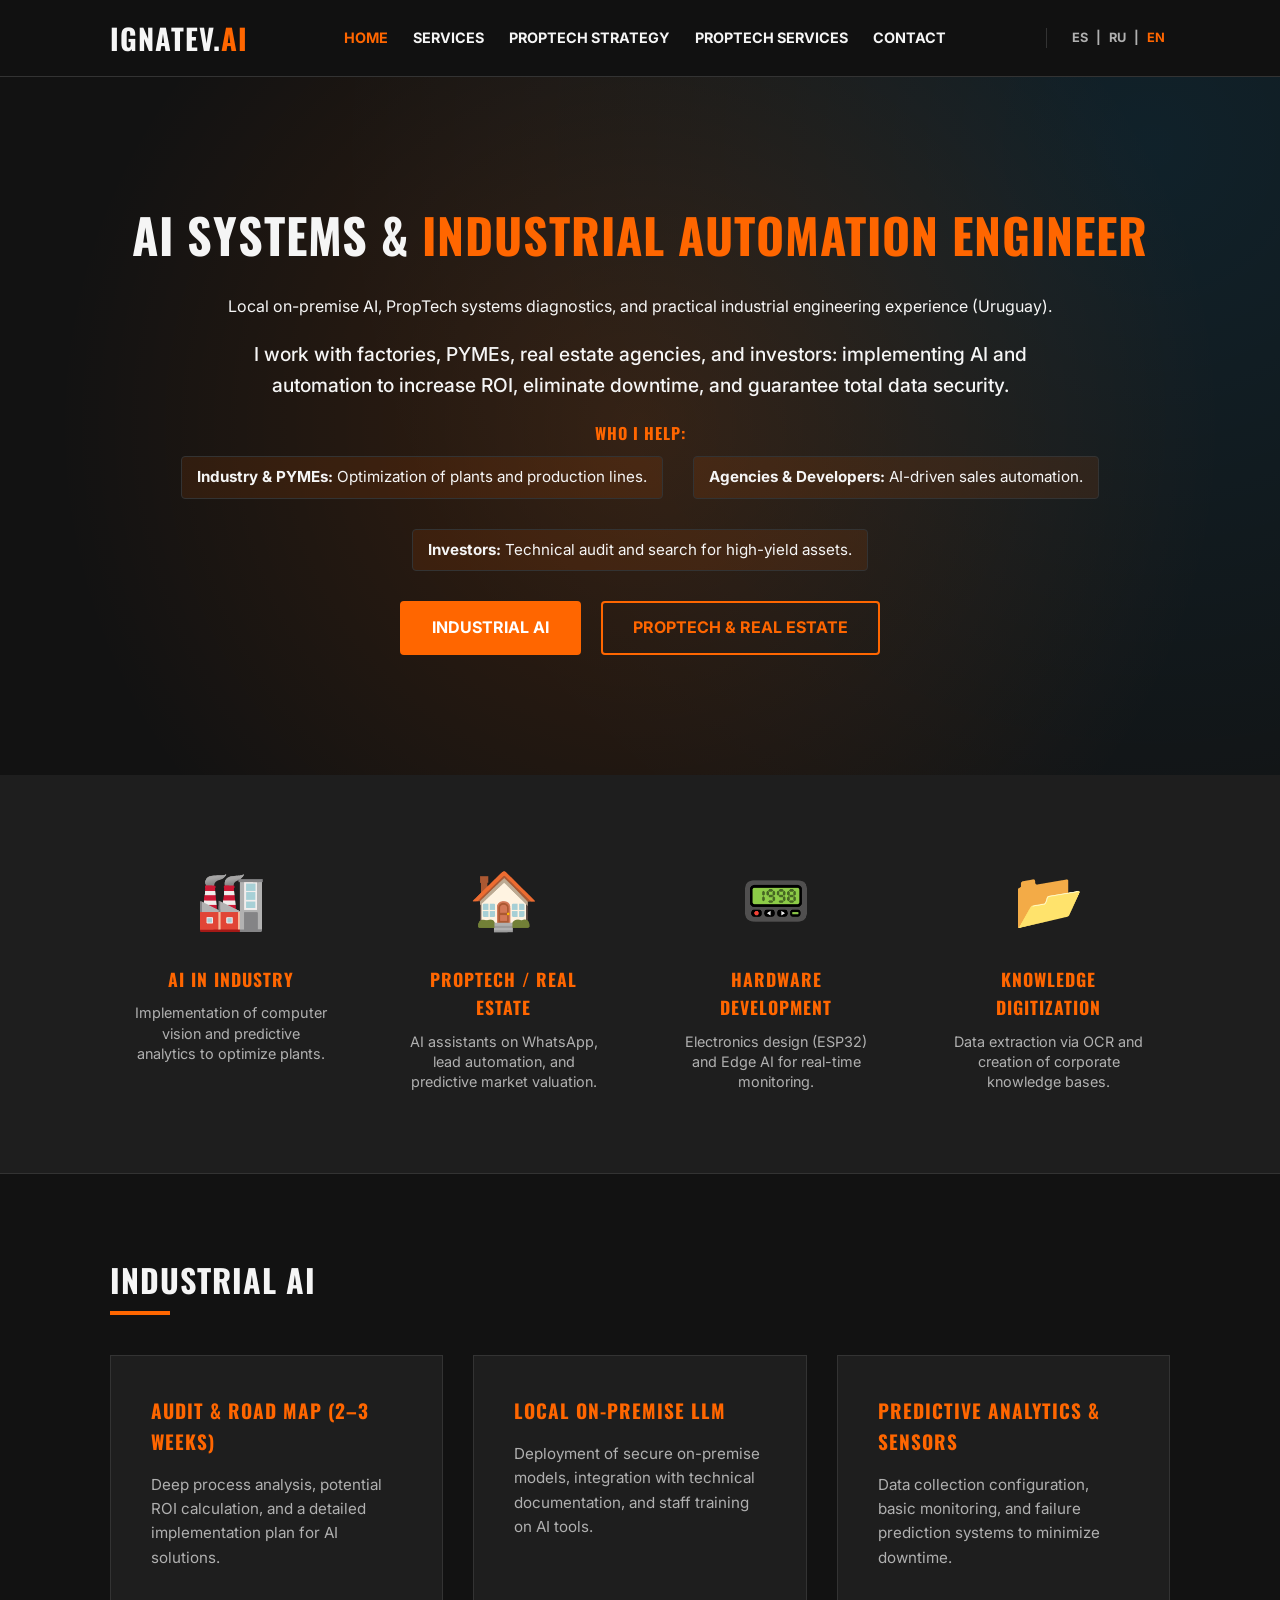
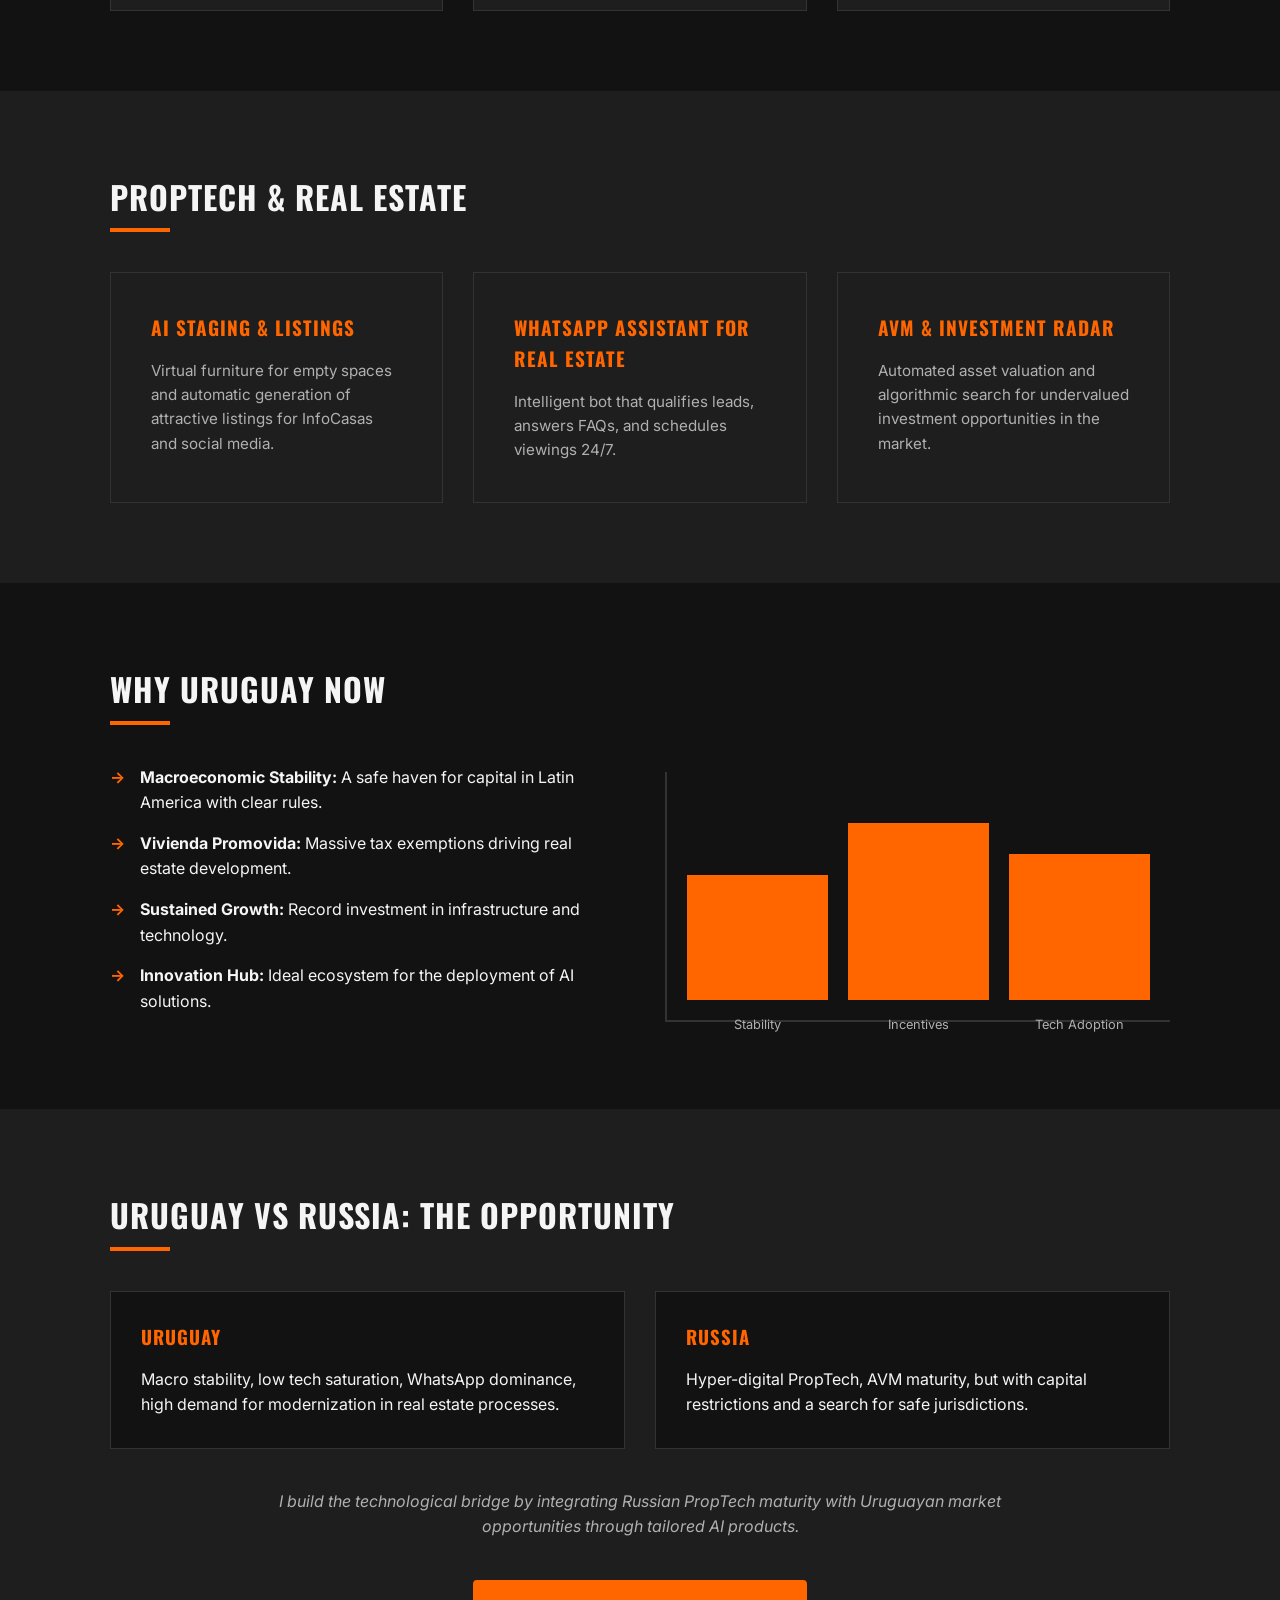
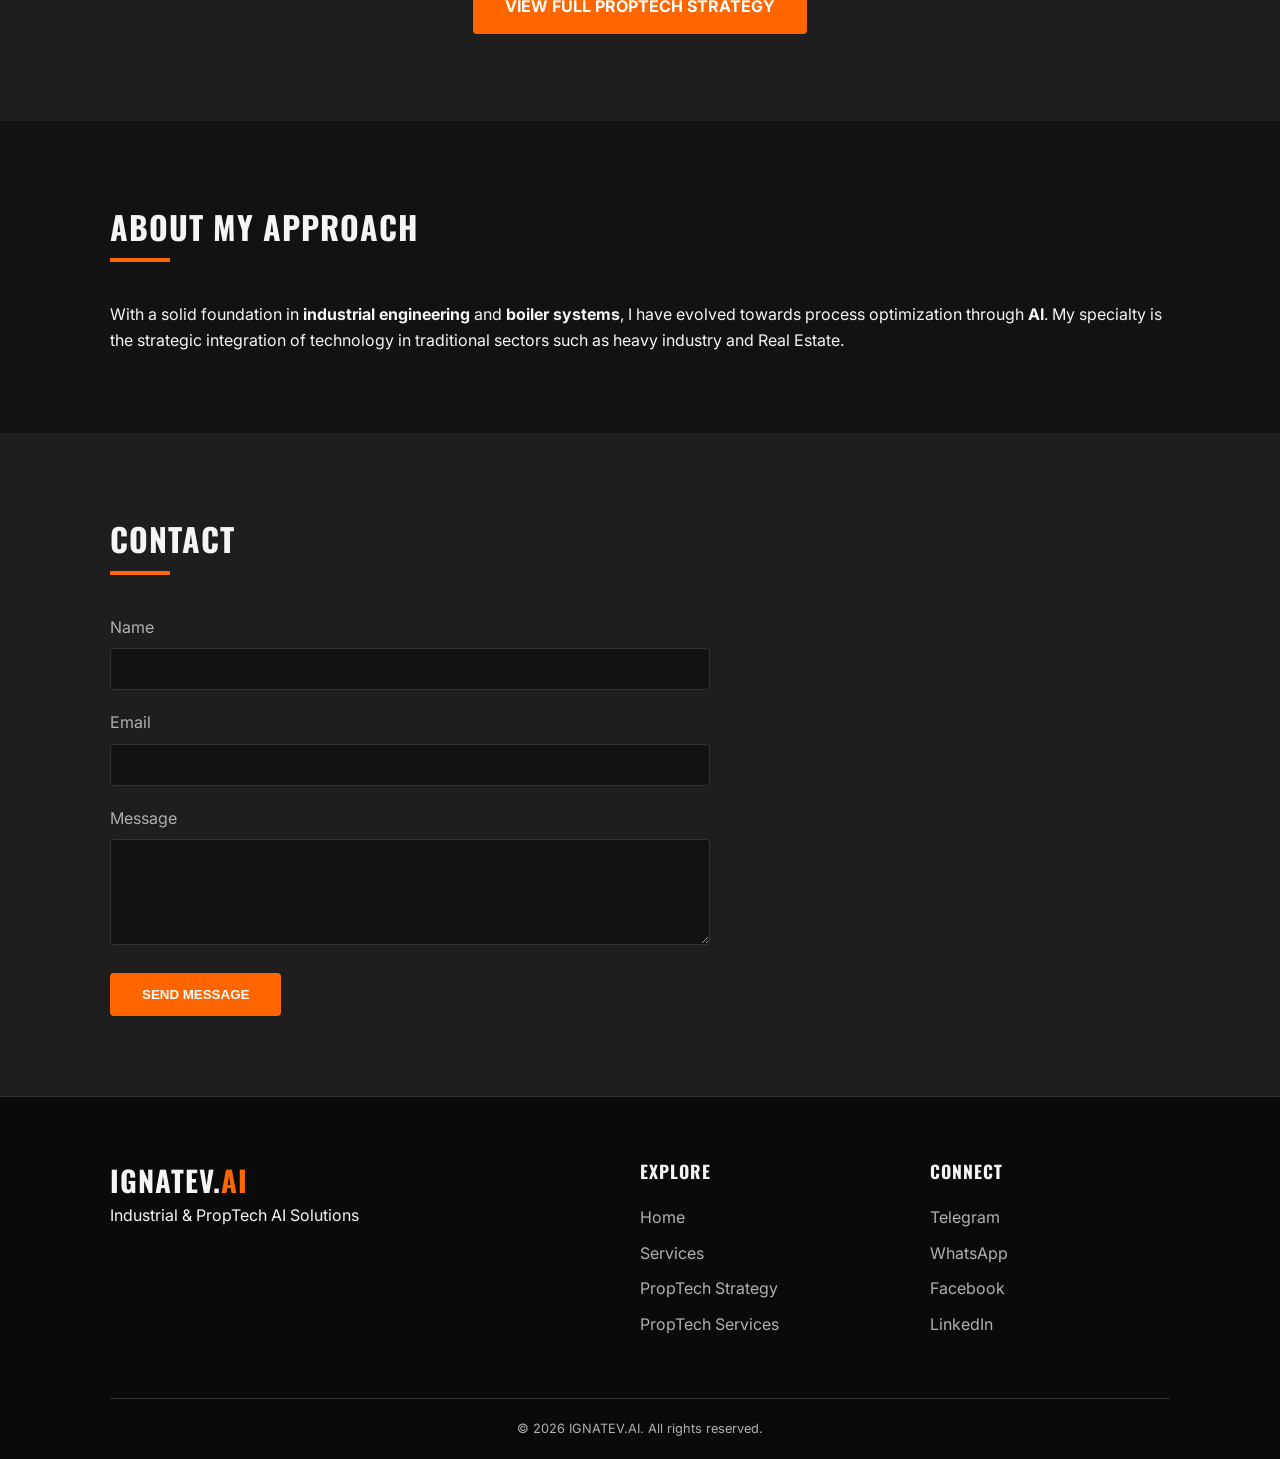
==== index-en.html @ 07a2d5ac "Initial IGNATEV.AI site with Gemini CLI" ====
<!DOCTYPE html>
<html lang="en">
<head>
    <meta charset="UTF-8">
    <meta name="viewport" content="width=device-width, initial-scale=1.0">
    <title>IGNATEV.AI | Industrial AI Solutions & PropTech Strategy</title>
    <meta name="description" content="AI Systems Engineer specializing in Industrial Automation and PropTech. Uruguay-Russia market strategies and B2B AI solutions.">
    <link rel="stylesheet" href="style.css">
    <link href="https://fonts.googleapis.com/css2?family=Inter:wght@400;700&family=Oswald:wght@500;700&display=swap" rel="stylesheet">
</head>
<body>
    <header id="top">
        <nav class="container">
            <div class="logo">IGNATEV.<span>AI</span></div>
            <ul>
                <li><a href="index-en.html" class="active">Home</a></li>
                <li><a href="services-en.html">Services</a></li>
                <li><a href="proptech-strategy.html">PropTech Strategy</a></li>
                <li><a href="real-estate-services.html">PropTech Services</a></li>
                <li><a href="#contact">Contact</a></li>
            </ul>
            <div class="lang-switcher">
                <a href="index.html">ES</a> | 
                <a href="index-ru.html">RU</a> | 
                <a href="index-en.html" class="active">EN</a>
            </div>
        </nav>
    </header>

    <main>
        <section id="hero" class="hero">
            <div class="container">
                <h1>AI Systems & <span>Industrial Automation Engineer</span></h1>
                <p>Local on-premise AI, PropTech systems diagnostics, and practical industrial engineering experience (Uruguay).</p>
                
                <div class="hero-details">
                    <p class="hero-tagline">I work with factories, PYMEs, real estate agencies, and investors: implementing AI and automation to increase ROI, eliminate downtime, and guarantee total data security.</p>
                    <div class="hero-target-list">
                        <h3>Who I help:</h3>
                        <ul class="bullet-list-hero">
                            <li><strong>Industry & PYMEs:</strong> Optimization of plants and production lines.</li>
                            <li><strong>Agencies & Developers:</strong> AI-driven sales automation.</li>
                            <li><strong>Investors:</strong> Technical audit and search for high-yield assets.</li>
                        </ul>
                    </div>
                </div>

                <div class="hero-btns">
                    <a href="#industrial-ai" class="btn">Industrial AI</a>
                    <a href="#proptech-ai" class="btn btn-outline">PropTech & Real Estate</a>
                </div>
            </div>
        </section>

        <section class="directions-strip">
            <div class="container">
                <div class="directions-grid">
                    <div class="direction-item">
                        <span class="icon">🏭</span>
                        <h3>AI in Industry</h3>
                        <p>Implementation of computer vision and predictive analytics to optimize plants.</p>
                    </div>
                    <div class="direction-item">
                        <span class="icon">🏠</span>
                        <h3>PropTech / Real Estate</h3>
                        <p>AI assistants on WhatsApp, lead automation, and predictive market valuation.</p>
                    </div>
                    <div class="direction-item">
                        <span class="icon">📟</span>
                        <h3>Hardware Development</h3>
                        <p>Electronics design (ESP32) and Edge AI for real-time monitoring.</p>
                    </div>
                    <div class="direction-item">
                        <span class="icon">📂</span>
                        <h3>Knowledge Digitization</h3>
                        <p>Data extraction via OCR and creation of corporate knowledge bases.</p>
                    </div>
                </div>
            </div>
        </section>

        <section id="industrial-ai" class="section">
            <div class="container">
                <h2 class="section-title">Industrial AI</h2>
                <div class="info-grid">
                    <div class="info-card">
                        <h3>Audit & Road Map (2–3 weeks)</h3>
                        <p>Deep process analysis, potential ROI calculation, and a detailed implementation plan for AI solutions.</p>
                    </div>
                    <div class="info-card">
                        <h3>Local On-premise LLM</h3>
                        <p>Deployment of secure on-premise models, integration with technical documentation, and staff training on AI tools.</p>
                    </div>
                    <div class="info-card">
                        <h3>Predictive Analytics & Sensors</h3>
                        <p>Data collection configuration, basic monitoring, and failure prediction systems to minimize downtime.</p>
                    </div>
                </div>
            </div>
        </section>

        <section id="proptech-ai" class="section bg-alt">
            <div class="container">
                <h2 class="section-title">PropTech & Real Estate</h2>
                <div class="info-grid">
                    <div class="info-card">
                        <h3>AI Staging & Listings</h3>
                        <p>Virtual furniture for empty spaces and automatic generation of attractive listings for InfoCasas and social media.</p>
                    </div>
                    <div class="info-card">
                        <h3>WhatsApp Assistant for Real Estate</h3>
                        <p>Intelligent bot that qualifies leads, answers FAQs, and schedules viewings 24/7.</p>
                    </div>
                    <div class="info-card">
                        <h3>AVM & Investment Radar</h3>
                        <p>Automated asset valuation and algorithmic search for undervalued investment opportunities in the market.</p>
                    </div>
                </div>
            </div>
        </section>

        <section id="why-uruguay" class="section">
            <div class="container">
                <h2 class="section-title">Why Uruguay Now</h2>
                <div class="uruguay-focus-grid">
                    <div class="focus-text">
                        <ul class="bullet-list">
                            <li><strong>Macroeconomic Stability:</strong> A safe haven for capital in Latin America with clear rules.</li>
                            <li><strong>Vivienda Promovida:</strong> Massive tax exemptions driving real estate development.</li>
                            <li><strong>Sustained Growth:</strong> Record investment in infrastructure and technology.</li>
                            <li><strong>Innovation Hub:</strong> Ideal ecosystem for the deployment of AI solutions.</li>
                        </ul>
                    </div>
                    <div class="focus-visual">
                        <div class="simple-chart">
                            <div class="chart-bar" style="height: 60%;" data-label="Stability"></div>
                            <div class="chart-bar" style="height: 85%;" data-label="Incentives"></div>
                            <div class="chart-bar" style="height: 70%;" data-label="Tech Adoption"></div>
                        </div>
                    </div>
                </div>
            </div>
        </section>

        <section id="comparison" class="section bg-alt">
            <div class="container">
                <h2 class="section-title">Uruguay vs Russia: The Opportunity</h2>
                <div class="comparison-grid">
                    <div class="comparison-col">
                        <h3>Uruguay</h3>
                        <p>Macro stability, low tech saturation, WhatsApp dominance, high demand for modernization in real estate processes.</p>
                    </div>
                    <div class="comparison-col">
                        <h3>Russia</h3>
                        <p>Hyper-digital PropTech, AVM maturity, but with capital restrictions and a search for safe jurisdictions.</p>
                    </div>
                </div>
                <div class="comparison-bridge">
                    <p>I build the technological bridge by integrating Russian PropTech maturity with Uruguayan market opportunities through tailored AI products.</p>
                </div>
                <div class="center-cta">
                    <a href="proptech-strategy.html" class="btn">View Full PropTech Strategy</a>
                </div>
            </div>
        </section>

        <section id="about" class="section">
            <div class="container">
                <h2 class="section-title">About My Approach</h2>
                <div class="about-content">
                    <p>With a solid foundation in <strong>industrial engineering</strong> and <strong>boiler systems</strong>, I have evolved towards process optimization through <strong>AI</strong>. My specialty is the strategic integration of technology in traditional sectors such as heavy industry and Real Estate.</p>
                </div>
            </div>
        </section>

        <section id="contact" class="section bg-alt">
            <div class="container">
                <h2 class="section-title">Contact</h2>
                <div class="contact-wrapper">
                    <form id="contactForm">
                        <div class="form-group">
                            <label for="name">Name</label>
                            <input type="text" id="name" name="name" required>
                        </div>
                        <div class="form-group">
                            <label for="email">Email</label>
                            <input type="email" id="email" name="email" required>
                        </div>
                        <div class="form-group">
                            <label for="message">Message</label>
                            <textarea id="message" name="message" rows="5" required></textarea>
                        </div>
                        <button type="submit" class="btn">Send Message</button>
                        <p id="formStatus" class="form-status"></p>
                    </form>
                </div>
            </div>
        </section>
    </main>

    <footer>
        <div class="container">
            <div class="footer-grid">
                <div class="footer-info">
                    <div class="logo">IGNATEV.<span>AI</span></div>
                    <p>Industrial & PropTech AI Solutions</p>
                </div>
                <div class="footer-links">
                    <h3>Explore</h3>
                    <ul>
                        <li><a href="index-en.html">Home</a></li>
                        <li><a href="services-en.html">Services</a></li>
                        <li><a href="proptech-strategy.html">PropTech Strategy</a></li>
                        <li><a href="real-estate-services.html">PropTech Services</a></li>
                    </ul>
                </div>
                <div class="footer-social">
                    <h3>Connect</h3>
                    <div class="social-icons">
                        <a href="https://t.me/IngenieroUruguay" target="_blank">Telegram</a>
                        <a href="https://whatsapp.com/channel/0029VbCcUP18aKvMY70exP2p" target="_blank">WhatsApp</a>
                        <a href="https://www.facebook.com/share/g/1BAtksPGAX/" target="_blank">Facebook</a>
                        <a href="https://www.linkedin.com/in/aleksandr-ignatev-7115433bb/" target="_blank">LinkedIn</a>
                    </div>
                </div>
            </div>
            <p class="copyright">&copy; 2026 IGNATEV.AI. All rights reserved.</p>
        </div>
    </footer>

    <script src="script.js"></script>
</body>
</html>
---- style.css ----
:root {
    --bg-primary: #121212;
    --bg-secondary: #1e1e1e;
    --text-primary: #f5f5f5;
    --text-secondary: #b0b0b0;
    --accent: #ff6600; /* Safety Orange */
    --accent-hover: #e65c00;
    --border: #333333;
    --container-width: 1100px;
    --shadow: 0 4px 20px rgba(0,0,0,0.5);
}

* {
    box-sizing: border-box;
    margin: 0;
    padding: 0;
}

html {
    scroll-behavior: smooth;
}

body {
    font-family: 'Inter', sans-serif;
    line-height: 1.6;
    background-color: var(--bg-primary);
    color: var(--text-primary);
}

h1, h2, h3, .logo {
    font-family: 'Oswald', sans-serif;
    text-transform: uppercase;
    letter-spacing: 1px;
}

.container {
    max-width: var(--container-width);
    margin: 0 auto;
    padding: 0 20px;
}

/* Header & Navigation */
header {
    background-color: rgba(18, 18, 18, 0.95);
    border-bottom: 1px solid var(--border);
    padding: 15px 0;
    position: sticky;
    top: 0;
    z-index: 1000;
}

nav {
    display: flex;
    justify-content: space-between;
    align-items: center;
}

.logo {
    font-size: 1.8rem;
    font-weight: 700;
}

.logo span {
    color: var(--accent);
}

nav ul {
    display: flex;
    list-style: none;
}

nav ul li {
    margin-left: 25px;
}

nav ul li a {
    color: var(--text-primary);
    text-decoration: none;
    font-size: 0.9rem;
    font-weight: 700;
    text-transform: uppercase;
    transition: color 0.3s;
}

nav ul li a:hover, nav ul li a.active {
    color: var(--accent);
}

.lang-switcher {
    font-size: 0.8rem;
    font-weight: 700;
    color: var(--text-secondary);
    margin-left: 30px;
    border-left: 1px solid var(--border);
    padding-left: 20px;
}

.lang-switcher a {
    color: var(--text-secondary);
    text-decoration: none;
    transition: color 0.3s;
    margin: 0 5px;
}

.lang-switcher a:hover, .lang-switcher a.active {
    color: var(--accent);
}

/* Hero Section */
.hero {
    padding: 120px 0;
    text-align: center;
    position: relative;
    overflow: hidden;
    background: #121212;
}

.hero::before {
    content: '';
    position: absolute;
    top: -50%;
    left: -50%;
    width: 200%;
    height: 200%;
    background: radial-gradient(circle at center, rgba(255, 102, 0, 0.15) 0%, transparent 40%),
                radial-gradient(circle at 70% 30%, rgba(0, 170, 255, 0.1) 0%, transparent 40%);
    animation: glowMove 15s infinite alternate ease-in-out;
    z-index: 0;
    pointer-events: none;
}

@keyframes glowMove {
    0% { transform: translate(0, 0) rotate(0deg); }
    100% { transform: translate(-5%, -5%) rotate(5deg); }
}

.hero .container {
    position: relative;
    z-index: 1;
}

.hero h1, .hero-small h1 {
    font-size: 3rem;
    margin-bottom: 20px;
}

.hero h1 span, .hero-small h1 span {
    color: var(--accent);
}

.hero-tagline {
    font-size: 1.2rem;
    color: var(--text-primary);
    margin: 20px auto;
    max-width: 800px;
    font-weight: 500;
}

.hero-target-list {
    margin-bottom: 30px;
}

.hero-target-list h3 {
    font-size: 1rem;
    color: var(--accent);
    margin-bottom: 10px;
    text-transform: uppercase;
}

.bullet-list-hero {
    list-style: none;
    display: flex;
    justify-content: center;
    gap: 30px;
    flex-wrap: wrap;
    font-size: 0.95rem;
}

.bullet-list-hero li {
    background: rgba(255, 102, 0, 0.1);
    padding: 8px 15px;
    border: 1px solid var(--border);
    border-radius: 4px;
    transition: all 0.3s ease;
}

.bullet-list-hero li:hover {
    border-color: var(--accent);
    background: rgba(255, 102, 0, 0.2);
}

.hero-btns {
    margin-top: 30px;
    display: flex;
    justify-content: center;
    gap: 20px;
}

/* Directions Strip (Home Page) */
.directions-strip {
    background-color: var(--bg-secondary);
    border-bottom: 1px solid var(--border);
    padding: 60px 0;
}

.directions-grid {
    display: grid;
    grid-template-columns: repeat(4, 1fr);
    gap: 30px;
}

.direction-item {
    text-align: center;
    padding: 20px;
    border: 1px solid transparent;
    border-radius: 8px;
    transition: all 0.4s cubic-bezier(0.175, 0.885, 0.32, 1.275);
}

.direction-item:hover {
    transform: translateY(-5px);
    border-color: var(--border);
    background: rgba(255, 255, 255, 0.03);
    box-shadow: 0 10px 30px rgba(0,0,0,0.3);
}

.direction-item .icon {
    font-size: 3.5rem; /* Larger icons */
    margin-bottom: 20px;
    display: block;
    transition: transform 0.3s ease;
}

.direction-item:hover .icon {
    transform: scale(1.1);
}

.direction-item h3 {
    font-size: 1.1rem;
    margin-bottom: 10px;
    color: var(--accent);
}

.direction-item p {
    font-size: 0.9rem;
    color: var(--text-secondary);
    line-height: 1.4;
}

/* Buttons */
.btn {
    display: inline-block;
    padding: 12px 30px;
    background-color: var(--accent);
    color: white;
    text-decoration: none;
    border-radius: 4px;
    font-weight: 700;
    text-transform: uppercase;
    transition: all 0.3s cubic-bezier(0.4, 0, 0.2, 1);
    border: 2px solid var(--accent);
    cursor: pointer;
    position: relative;
    overflow: hidden;
}

.btn:hover {
    background-color: var(--accent-hover);
    border-color: var(--accent-hover);
    transform: translateY(-2px) scale(1.02);
    box-shadow: 0 0 15px rgba(255, 102, 0, 0.4);
}

.btn-outline {
    background-color: transparent;
    border: 2px solid var(--accent);
    color: var(--accent);
}

.btn-outline:hover {
    background-color: var(--accent);
    color: white;
    box-shadow: 0 0 15px rgba(255, 102, 0, 0.3);
}

/* Reveal on Scroll */
.reveal {
    opacity: 0;
    transform: translateY(30px);
    transition: all 0.8s ease-out;
}

.reveal.active {
    opacity: 1;
    transform: translateY(0);
}

/* Sections */
.section {
    padding: 80px 0;
}

.bg-alt {
    background-color: var(--bg-secondary);
}

.section-title {
    font-size: 2rem;
    margin-bottom: 50px;
    position: relative;
    display: inline-block;
}

.section-title::after {
    content: '';
    position: absolute;
    left: 0;
    bottom: -10px;
    width: 60px;
    height: 4px;
    background-color: var(--accent);
}

/* Info Grid & Cards (General Use) */
.info-grid {
    display: grid;
    grid-template-columns: repeat(auto-fit, minmax(300px, 1fr));
    gap: 30px;
}

.info-card {
    background-color: var(--bg-secondary);
    padding: 40px;
    border: 1px solid var(--border);
    transition: all 0.3s ease;
}

.info-card:hover {
    border-color: var(--accent);
    transform: translateY(-5px);
    box-shadow: var(--shadow);
}

.info-card h3 {
    color: var(--accent);
    margin-bottom: 15px;
    font-size: 1.2rem;
}

.info-card p {
    color: var(--text-secondary);
    font-size: 0.95rem;
}

/* Why Uruguay (Landing) */
.uruguay-focus-grid {
    display: grid;
    grid-template-columns: 1fr 1fr;
    gap: 50px;
    align-items: center;
}

.bullet-list {
    list-style: none;
}

.bullet-list li {
    margin-bottom: 15px;
    padding-left: 30px;
    position: relative;
}

.bullet-list li::before {
    content: '→';
    position: absolute;
    left: 0;
    color: var(--accent);
    font-weight: bold;
}

.simple-chart {
    display: flex;
    align-items: flex-end;
    gap: 20px;
    height: 250px;
    padding: 20px;
    border-left: 2px solid var(--border);
    border-bottom: 2px solid var(--border);
}

.chart-bar {
    flex: 1;
    background-color: var(--accent);
    position: relative;
    min-width: 40px;
}

.chart-bar::after {
    content: attr(data-label);
    position: absolute;
    bottom: -35px;
    left: 50%;
    transform: translateX(-50%);
    font-size: 0.8rem;
    white-space: nowrap;
    color: var(--text-secondary);
}

/* Comparison (Landing) */
.comparison-grid {
    display: grid;
    grid-template-columns: 1fr 1fr;
    gap: 30px;
    margin-bottom: 40px;
}

.comparison-col {
    background-color: var(--bg-primary);
    padding: 30px;
    border: 1px solid var(--border);
}

.comparison-col h3 {
    color: var(--accent);
    margin-bottom: 15px;
}

.comparison-bridge {
    text-align: center;
    max-width: 800px;
    margin: 0 auto 40px;
    font-style: italic;
    color: var(--text-secondary);
}

.center-cta {
    text-align: center;
}

/* PropTech Strategy Page */
.report-content {
    max-width: 900px;
    padding-top: 40px;
}

.main-title {
    font-size: 2.5rem;
    margin-bottom: 30px;
}

.main-title span {
    color: var(--accent);
}

.callout-box {
    background-color: var(--bg-secondary);
    padding: 30px;
    border-left: 5px solid var(--accent);
    margin-bottom: 40px;
}

.executive-summary h2 {
    font-size: 1.5rem;
    margin-bottom: 20px;
    color: var(--accent);
}

.executive-summary ul {
    list-style: disc;
    padding-left: 20px;
}

.executive-summary li {
    margin-bottom: 10px;
}

.research-text h2 {
    margin: 60px 0 25px;
    color: var(--accent);
    border-bottom: 1px solid var(--border);
    padding-bottom: 10px;
}

.stats-grid {
    display: grid;
    grid-template-columns: repeat(3, 1fr);
    gap: 20px;
    margin: 30px 0;
}

.stat-item {
    background-color: var(--bg-secondary);
    padding: 20px;
    text-align: center;
    border: 1px solid var(--border);
}

.stat-value {
    display: block;
    font-size: 2rem;
    font-weight: 700;
    color: var(--accent);
    font-family: 'Oswald', sans-serif;
}

.stat-label {
    font-size: 0.9rem;
    color: var(--text-secondary);
}

.roadmap-box {
    background-color: #1a1a1a;
    padding: 25px;
    margin: 30px 0;
    border: 1px dashed var(--accent);
}

/* Services Page */
.products-container {
    display: flex;
    flex-direction: column;
    gap: 60px;
}

.product-item {
    background-color: var(--bg-secondary);
    border: 1px solid var(--border);
    padding: 40px;
}

.product-header {
    display: flex;
    align-items: center;
    gap: 20px;
    margin-bottom: 30px;
}

.product-icon {
    font-size: 2.5rem;
}

.product-content {
    display: grid;
    grid-template-columns: 1fr 1fr;
    gap: 40px;
}

.product-diagram {
    background-color: var(--bg-primary);
    padding: 20px;
    border: 1px solid var(--border);
}

.product-diagram h3 {
    font-size: 1rem;
    margin-bottom: 20px;
    text-align: center;
}

.steps {
    display: flex;
    flex-direction: column;
    gap: 15px;
}

.step {
    display: flex;
    align-items: center;
    gap: 15px;
    font-size: 0.9rem;
}

.step span {
    background-color: var(--accent);
    color: white;
    width: 25px;
    height: 25px;
    display: flex;
    align-items: center;
    justify-content: center;
    border-radius: 50%;
    font-weight: 700;
    flex-shrink: 0;
}

.product-bullets {
    list-style: none;
    padding: 0;
}

.product-bullets li {
    margin-bottom: 20px;
    padding-left: 25px;
    position: relative;
    font-size: 1rem;
    color: var(--text-secondary);
}

.product-bullets li::before {
    content: '•';
    position: absolute;
    left: 0;
    color: var(--accent);
    font-size: 1.5rem;
    line-height: 1;
}

.product-bullets li strong {
    color: var(--text-primary);
    display: block;
    margin-bottom: 5px;
    text-transform: uppercase;
    font-size: 0.9rem;
    letter-spacing: 0.5px;
}

.product-sub-box {
    background: rgba(255, 102, 0, 0.05);
    border: 1px dashed var(--accent);
    padding: 15px;
    margin-top: 15px;
    border-radius: 4px;
}

.product-sub-box strong {
    color: var(--accent);
    font-size: 0.85rem;
    text-transform: uppercase;
    display: block;
    margin-bottom: 8px;
}

.product-sub-box p {
    font-size: 0.9rem;
    color: var(--text-secondary);
    line-height: 1.4;
    margin: 0;
}

.product-actions {
    margin-top: 30px;
}

/* Services/Capabilities Page */
.capabilities-container {
    display: flex;
    flex-direction: column;
    gap: 60px; /* Increased gap between major sections */
}

.capability-card {
    background-color: var(--bg-secondary);
    border: 1px solid var(--border);
    border-left: 6px solid var(--accent); /* Default accent border */
    padding: 50px; /* Increased padding */
    border-radius: 4px;
    box-shadow: var(--shadow);
}

/* Specific accent borders for each direction */
.card-industry { border-left-color: #ff6600; }
.card-proptech { border-left-color: #00aaff; }
.card-engineering { border-left-color: #ffcc00; }
.card-robotics { border-left-color: #aa00ff; }
.card-hardware { border-left-color: #00ffaa; }
.card-knowledge { border-left-color: #ff0055; }

.capability-header {
    margin-bottom: 40px;
    padding-bottom: 20px;
    border-bottom: 1px solid var(--border);
    display: flex;
    align-items: flex-start;
    gap: 25px;
}

.capability-icon {
    font-size: 3.5rem;
    line-height: 1;
    background: rgba(255, 102, 0, 0.1);
    padding: 15px;
    border-radius: 8px;
    border: 1px solid var(--border);
}

.capability-header h2 {
    font-size: 2.2rem; /* Increased size */
    margin-bottom: 10px;
    color: var(--text-primary);
}

.capability-header .description {
    color: var(--text-secondary);
    font-style: italic;
    font-size: 1.1rem; /* Increased size */
    max-width: 800px;
    margin-bottom: 20px;
}

.typical-cases {
    margin-top: 15px;
}

.typical-cases h4 {
    font-size: 0.9rem;
    color: var(--accent);
    text-transform: uppercase;
    margin-bottom: 10px;
    letter-spacing: 0.5px;
}

.typical-cases ul {
    list-style: none;
    padding: 0;
}

.typical-cases li {
    font-size: 0.95rem;
    color: var(--text-primary);
    margin-bottom: 8px;
    padding-left: 20px;
    position: relative;
}

.typical-cases li::before {
    content: '→';
    position: absolute;
    left: 0;
    color: var(--accent);
    font-weight: bold;
}

.competency-grid {
    display: grid;
    grid-template-columns: repeat(4, 1fr);
    gap: 30px;
    margin-bottom: 40px;
}

.competency-col h3 {
    font-size: 1rem; /* Increased size */
    color: var(--accent);
    margin-bottom: 15px;
    text-transform: uppercase;
    letter-spacing: 1px;
}

.competency-list {
    list-style: none;
    font-size: 0.95rem; /* Increased size */
    color: var(--text-secondary);
}

.engagement-models {
    background: rgba(0,0,0,0.2);
    padding: 30px;
    border-radius: 4px;
    border: 1px solid var(--border);
}

.engagement-models h3 {
    font-size: 1.2rem;
    color: var(--text-primary);
    margin-bottom: 20px;
    text-transform: uppercase;
}

@media (max-width: 900px) {
    .competency-grid {
        grid-template-columns: 1fr 1fr;
    }
    
    .capability-header {
        flex-direction: column;
        align-items: center;
        text-align: center;
    }
    
    .capability-card {
        padding: 30px;
    }
}

/* Contact (landing reuse) */
.contact-wrapper {
    max-width: 600px;
}

.form-group {
    margin-bottom: 20px;
}

.form-group label {
    display: block;
    margin-bottom: 8px;
    color: var(--text-secondary);
}

.form-group input, 
.form-group textarea {
    width: 100%;
    padding: 12px;
    background-color: var(--bg-primary);
    border: 1px solid var(--border);
    color: var(--text-primary);
    border-radius: 4px;
    font-family: inherit;
}

.form-group input:focus, 
.form-group textarea:focus {
    outline: none;
    border-color: var(--accent);
}

/* Footer */
footer {
    padding: 60px 0 20px;
    background-color: #0a0a0a;
    border-top: 1px solid var(--border);
}

.footer-grid {
    display: grid;
    grid-template-columns: 2fr 1fr 1fr;
    gap: 50px;
    margin-bottom: 50px;
}

.footer-links h3, .footer-social h3 {
    font-size: 1.1rem;
    margin-bottom: 20px;
    color: var(--text-primary);
}

.footer-links ul {
    list-style: none;
}

.footer-links li {
    margin-bottom: 10px;
}

.footer-links a {
    color: var(--text-secondary);
    text-decoration: none;
    transition: color 0.3s;
}

.footer-links a:hover {
    color: var(--accent);
}

.social-icons {
    display: flex;
    flex-direction: column;
    gap: 10px;
}

.social-icons a {
    color: var(--text-secondary);
    text-decoration: none;
    transition: color 0.3s;
}

.social-icons a:hover {
    color: var(--accent);
}

.copyright {
    text-align: center;
    padding-top: 20px;
    border-top: 1px solid var(--border);
    color: var(--text-secondary);
    font-size: 0.8rem;
}

/* Responsive adjustments */
@media (max-width: 900px) {
    .uruguay-focus-grid, .comparison-grid, .product-content, .footer-grid {
        grid-template-columns: 1fr;
    }
    
    .hero h1 {
        font-size: 2.2rem;
    }
    
    .footer-grid {
        gap: 30px;
    }
}

@media (max-width: 600px) {
    nav ul {
        display: none; /* Mobile menu would go here */
    }
    
    .stats-grid {
        grid-template-columns: 1fr;
    }
}
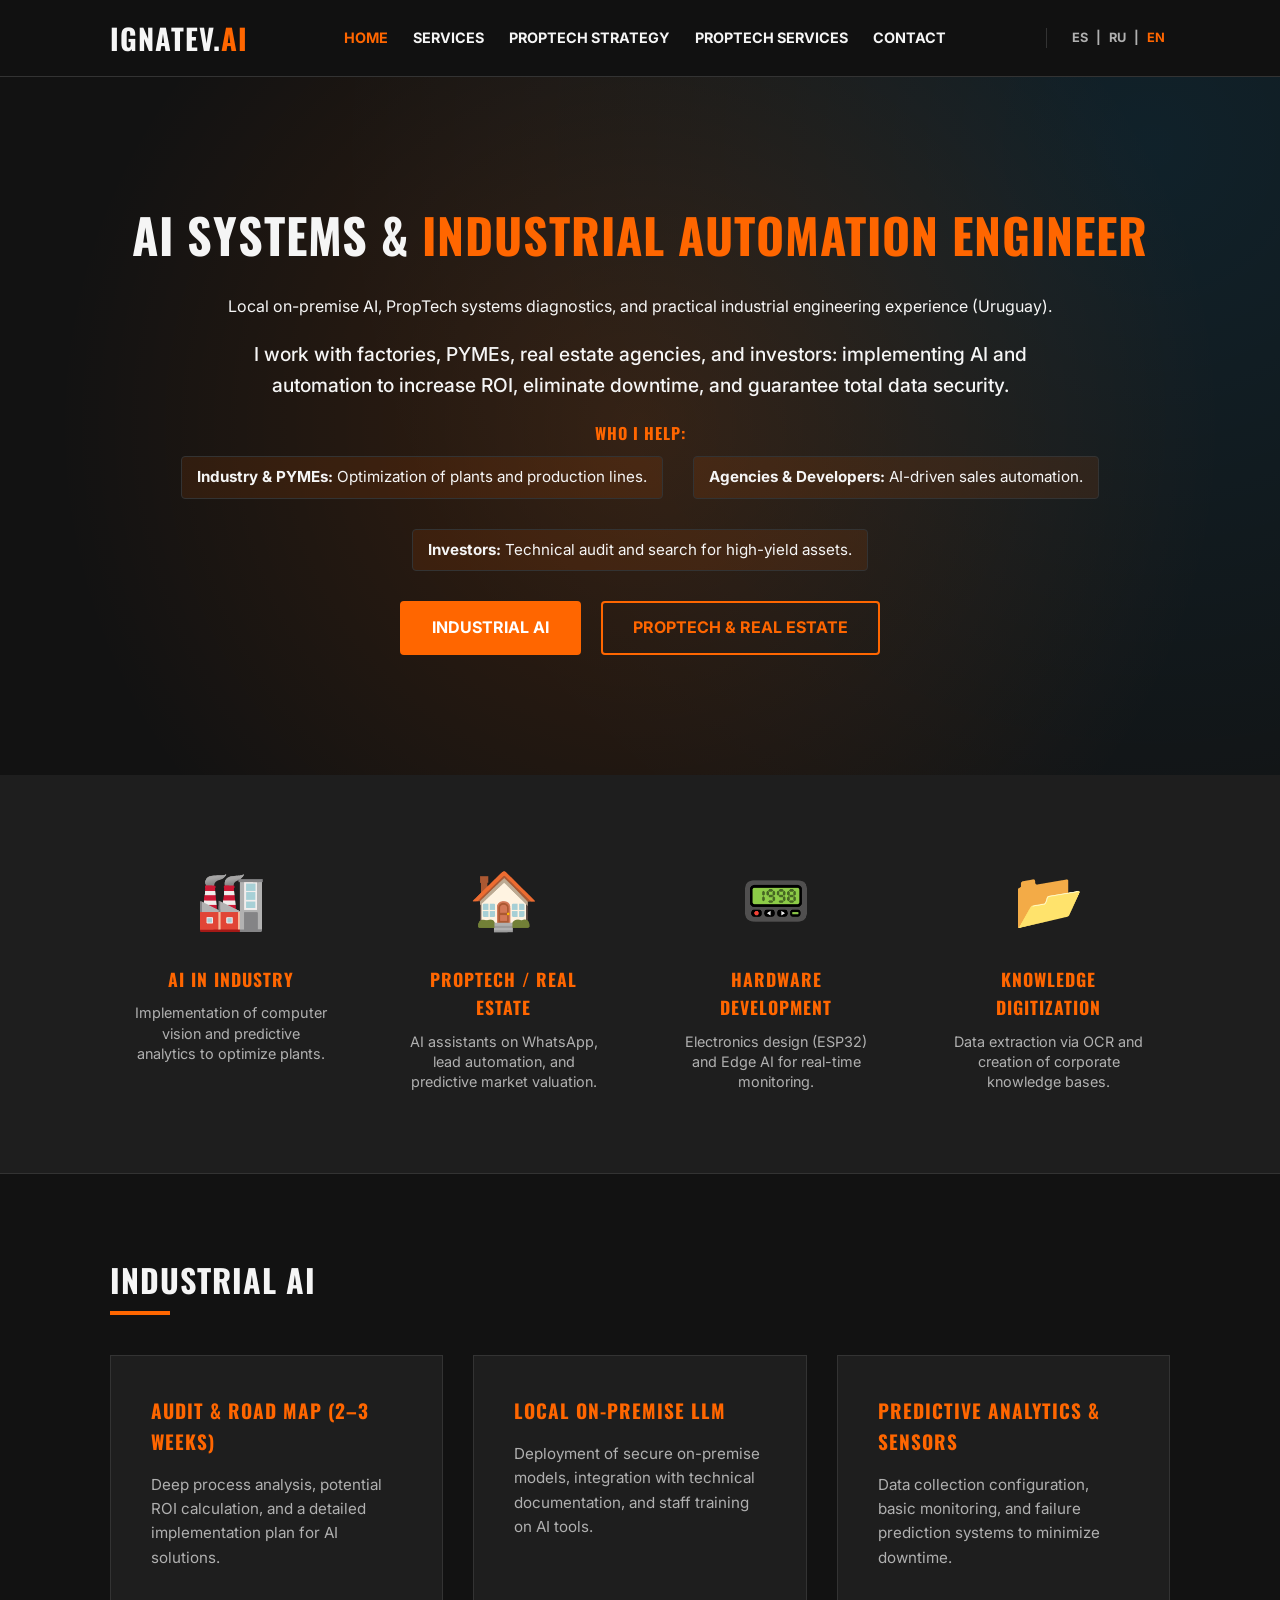
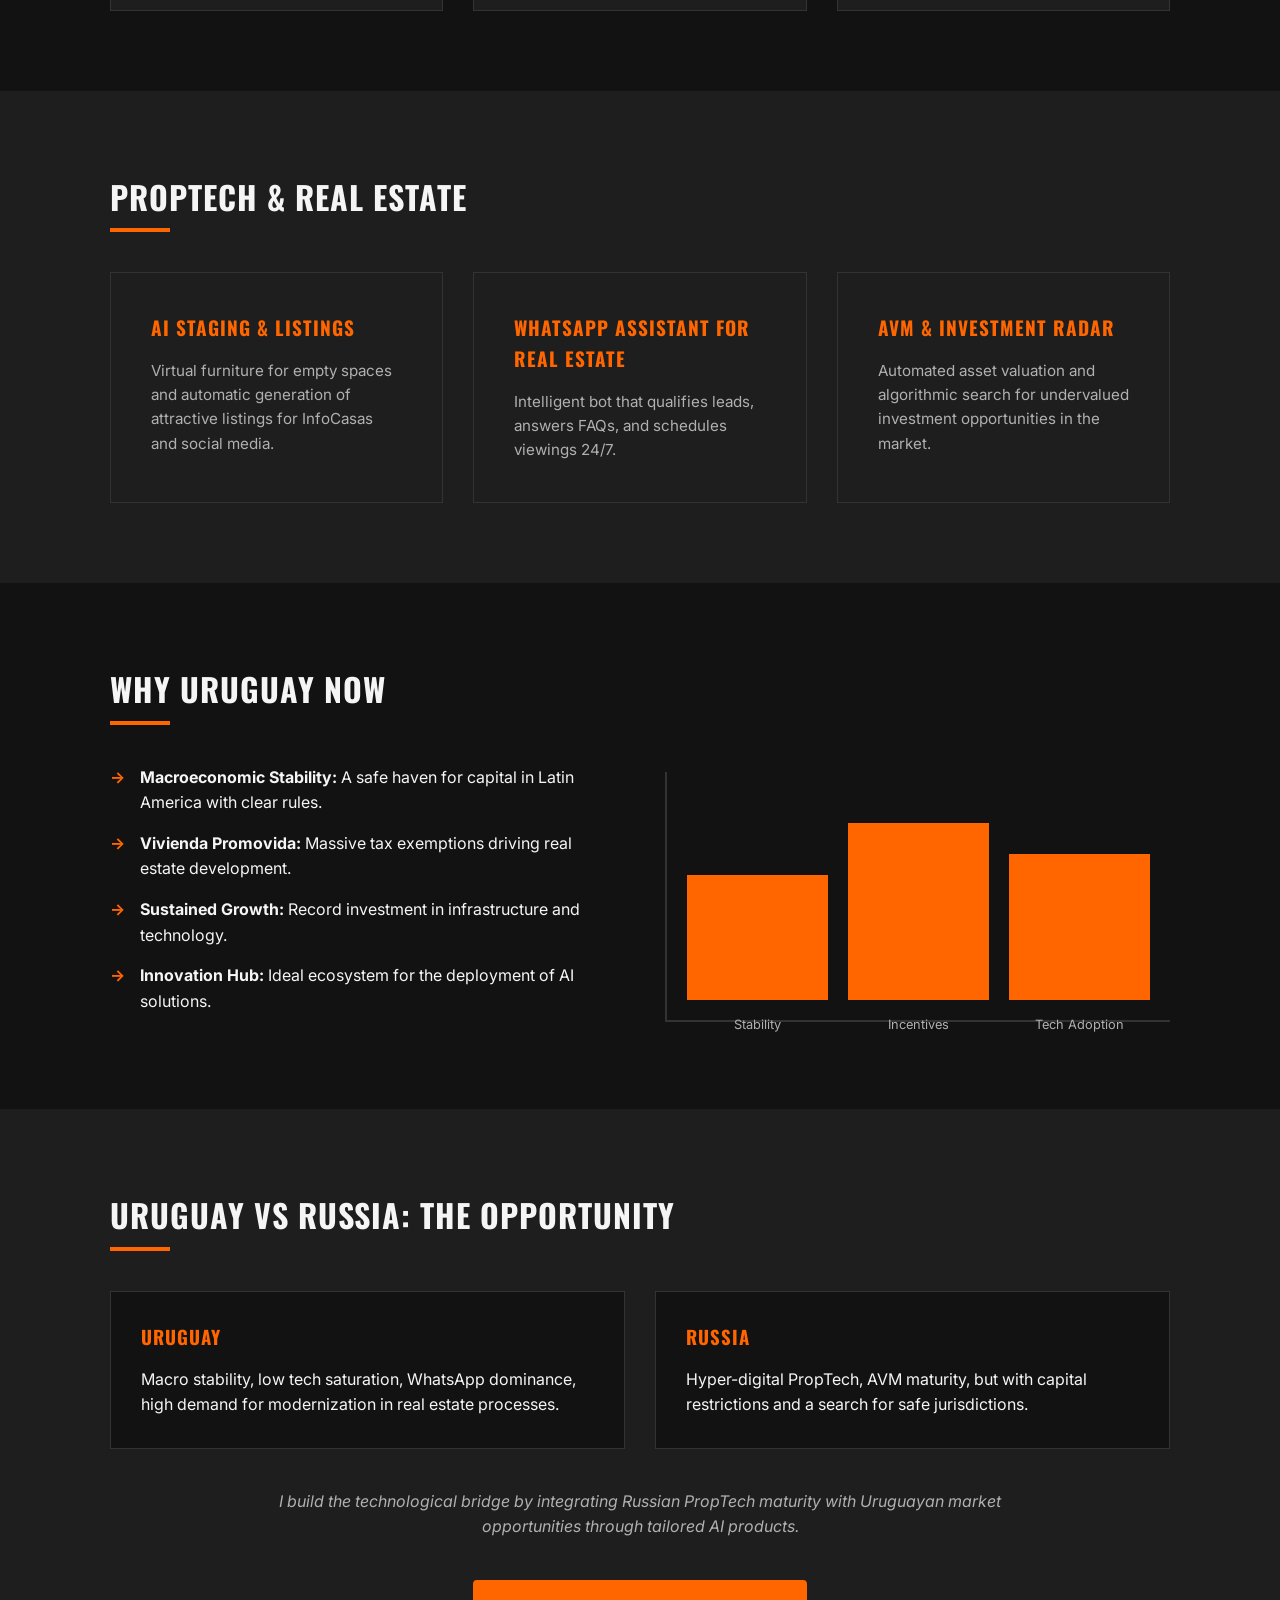
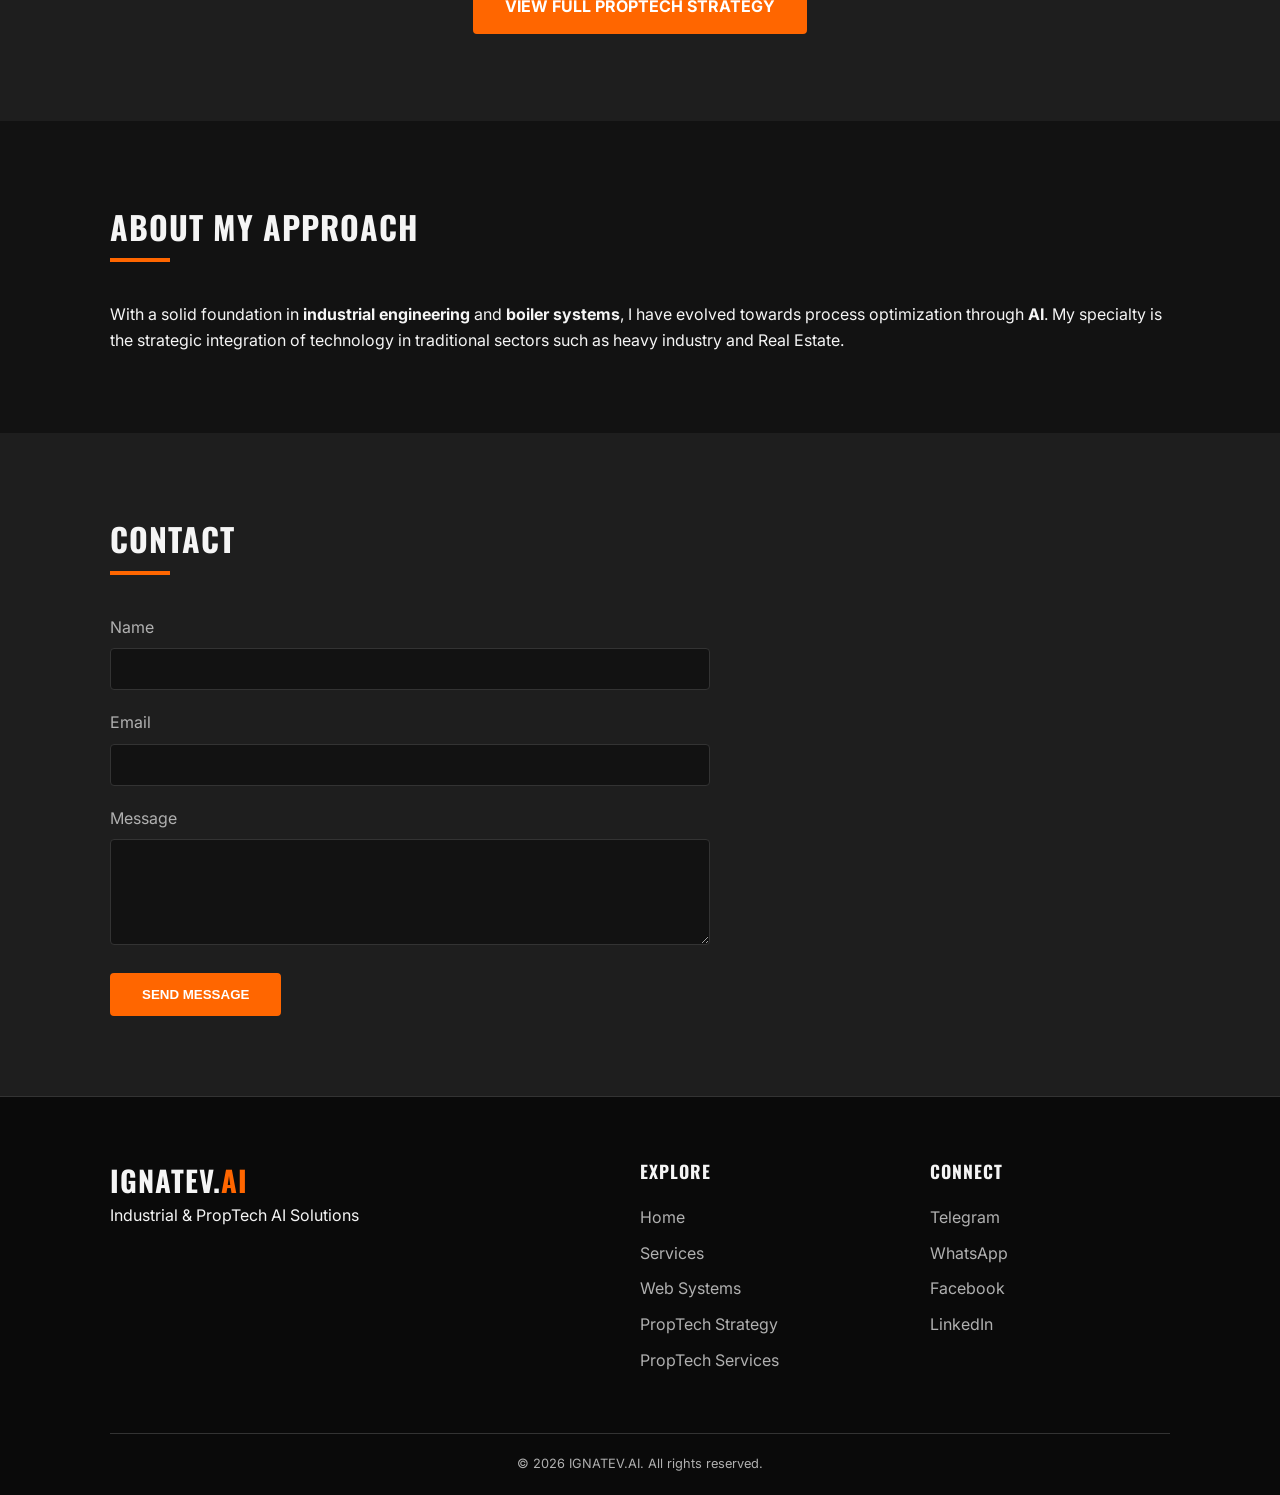
==== commit 5153479b: "Finalize contact flow and PropTech CTAs" ====
--- a/index-en.html
+++ b/index-en.html
@@ -210,6 +210,7 @@
                     <ul>
                         <li><a href="index-en.html">Home</a></li>
                         <li><a href="services-en.html">Services</a></li>
+                        <li><a href="interactive-web-systems.html">Web Systems</a></li>
                         <li><a href="proptech-strategy.html">PropTech Strategy</a></li>
                         <li><a href="real-estate-services.html">PropTech Services</a></li>
                     </ul>
--- a/style.css
+++ b/style.css
@@ -295,6 +295,108 @@
     transform: translateY(0);
 }
 
+/* Article & Technical Paper Styles */
+.toc-box {
+    background: var(--bg-secondary);
+    border: 1px solid var(--border);
+    padding: 30px;
+    margin: 40px 0;
+    border-radius: 4px;
+}
+
+.toc-box h2 {
+    font-size: 1.2rem;
+    color: var(--accent);
+    margin-bottom: 15px;
+}
+
+.toc-box ul {
+    list-style: none;
+    display: grid;
+    grid-template-columns: 1fr 1fr;
+    gap: 10px;
+}
+
+.toc-box a {
+    color: var(--text-secondary);
+    text-decoration: none;
+    font-size: 0.9rem;
+    transition: color 0.3s;
+}
+
+.toc-box a:hover {
+    color: var(--accent);
+}
+
+.tech-table-wrapper {
+    overflow-x: auto;
+    margin: 30px 0;
+}
+
+.tech-table {
+    width: 100%;
+    border-collapse: collapse;
+    font-size: 0.9rem;
+    background: var(--bg-secondary);
+}
+
+.tech-table th, .tech-table td {
+    border: 1px solid var(--border);
+    padding: 12px 15px;
+    text-align: left;
+}
+
+.tech-table th {
+    background: rgba(255, 102, 0, 0.1);
+    color: var(--accent);
+    text-transform: uppercase;
+    font-size: 0.8rem;
+    letter-spacing: 1px;
+}
+
+code {
+    background: #000;
+    padding: 2px 6px;
+    border-radius: 3px;
+    color: var(--accent);
+    font-family: monospace;
+}
+
+pre {
+    background: #000;
+    padding: 20px;
+    border: 1px solid var(--border);
+    border-radius: 4px;
+    overflow-x: auto;
+    margin: 20px 0;
+}
+
+pre code {
+    background: transparent;
+    padding: 0;
+    color: #00ffaa;
+}
+
+.cta-block {
+    background: linear-gradient(135deg, var(--bg-secondary) 0%, #1a1a1a 100%);
+    border: 2px solid var(--accent);
+    padding: 40px;
+    margin: 60px 0;
+    text-align: center;
+    border-radius: 8px;
+}
+
+.cta-block h2 {
+    color: var(--accent);
+    margin-bottom: 20px;
+}
+
+@media (max-width: 768px) {
+    .toc-box ul {
+        grid-template-columns: 1fr;
+    }
+}
+
 /* Sections */
 .section {
     padding: 80px 0;
